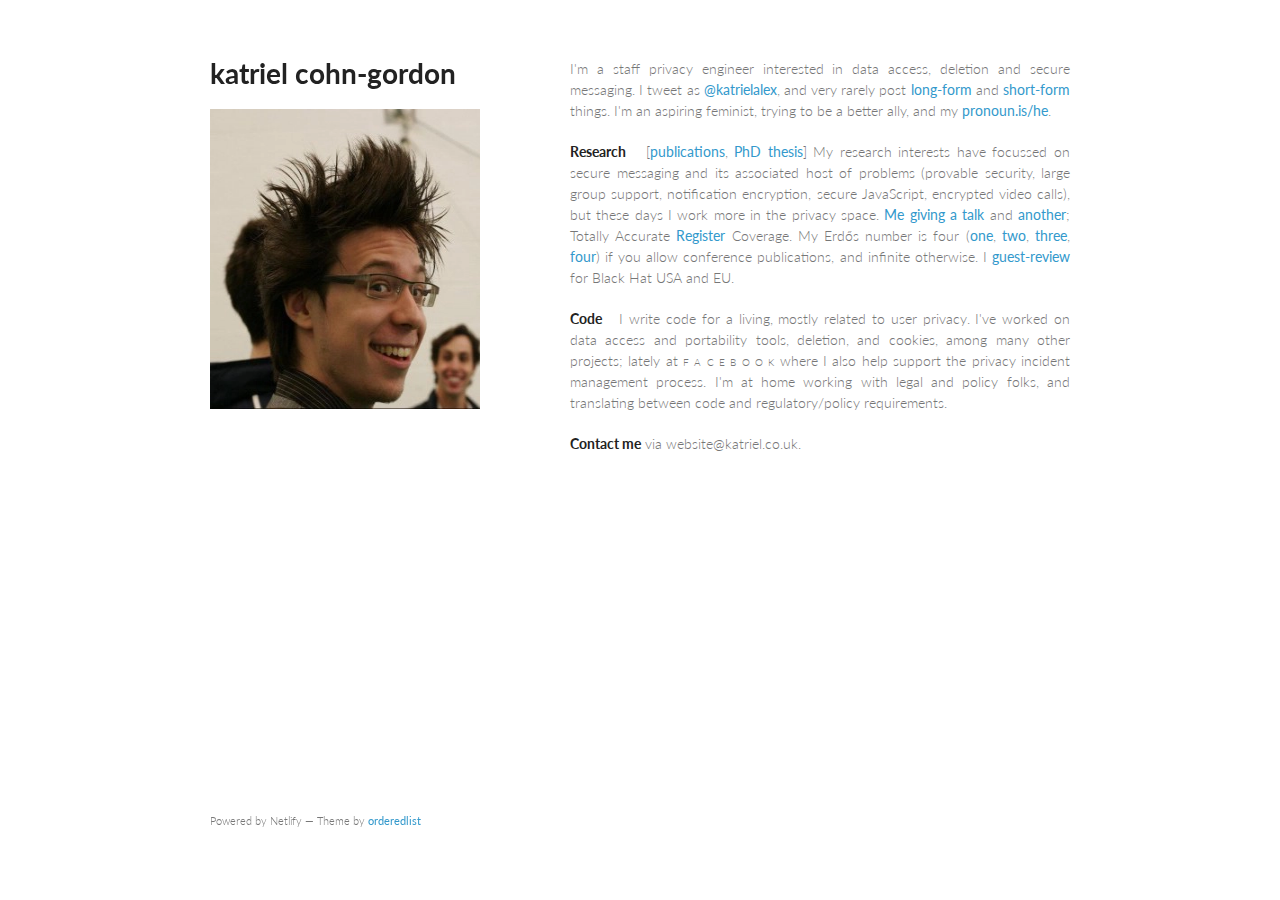
==== index.html @ 14a40ec8 "Merge branch 'main' into csp-setup-2" ====
<!doctype html>
<html ⚡ lang="en">
  <head>
    <meta content="text/html" charset="utf-8" />
    <meta http-equiv="X-UA-Compatible" content="chrome=1" />
    <meta name="viewport" content="width=device-width, initial-scale=1, user-scalable=no, minimum-scale=1" />
    <meta name="description" content="Research scientist, studying secure messaging and the protocols that power the Internet. Interested in MLS, Signal, Certificate Transparency, messaging, protocol verification and more."/>

    <title>katriel cohn-gordon</title>

    <script type="application/ld+json">
    {
        "@context": "https://schema.org",
        "@type": "Person",
        "givenName": "Katriel",
        "familyName": "Cohn-Gordon",
        "url": "https://www.katriel.co.uk",
        "jobTitle": "Privacy Engineer",
        "affiliation": "Facebook",
        "alumniOf": "University of Oxford",
        "gender": "https://schema.org/Male",
        "image": "https://www.katriel.co.uk/katriel.jpg",
        "sameAs": [
            "https://uk.linkedin.com/in/katrielalex",
            "https://stackoverflow.com/users/398968/katrielalex",
            "https://github.com/katrielalex",
            "https://www.facebook.com/katrielalex",
            "https://www.metafilter.com/user/67252",
            "https://open.spotify.com/user/katrielalex",
            "https://beeminder.com/katrielalex",
            "https://twitter.com/katrielalex",
            "https://keybase.io/katrielalex"
        ]
    }
    </script>

    <link rel="canonical" href="https://www.katriel.co.uk">

    <!-- favicon -->
    <link rel="apple-touch-icon" sizes="180x180" href="/apple-touch-icon.png?v=almKbPK8zo">
    <link rel="icon" type="image/png" sizes="32x32" href="/favicon-32x32.png?v=almKbPK8zo">
    <link rel="icon" type="image/png" sizes="16x16" href="/favicon-16x16.png?v=almKbPK8zo">
    <link rel="manifest" href="/site.webmanifest?v=almKbPK8zo">
    <link rel="mask-icon" href="/safari-pinned-tab.svg?v=almKbPK8zo" color="#5bbad5">
    <link rel="shortcut icon" href="/favicon.ico?v=almKbPK8zo">
    <meta name="apple-mobile-web-app-title" content="katriel">
    <meta name="application-name" content="katriel">
    <meta name="msapplication-TileColor" content="#00a300">
    <meta name="theme-color" content="#ffffff">

    <link type="text/css" rel="stylesheet" href="https://fonts.googleapis.com/css?family=Lato:300italic,700italic,300,700" />
    <!-- AMP boilerplate -->
    <style amp-boilerplate>body{-webkit-animation:-amp-start 8s steps(1,end) 0s 1 normal both;-moz-animation:-amp-start 8s steps(1,end) 0s 1 normal both;-ms-animation:-amp-start 8s steps(1,end) 0s 1 normal both;animation:-amp-start 8s steps(1,end) 0s 1 normal both}@-webkit-keyframes -amp-start{from{visibility:hidden}to{visibility:visible}}@-moz-keyframes -amp-start{from{visibility:hidden}to{visibility:visible}}@-ms-keyframes -amp-start{from{visibility:hidden}to{visibility:visible}}@-o-keyframes -amp-start{from{visibility:hidden}to{visibility:visible}}@keyframes -amp-start{from{visibility:hidden}to{visibility:visible}}</style>

    <!-- magical "don't block render on this stylesheet" -->
    <link rel="preload" href="https://fonts.googleapis.com/css?family=Lato:300italic,700italic,300,700&display=swap" as="style" onload="this.onload=null;this.rel='stylesheet'">

    <!-- stylesheets inline for Reasons -->
    <style>
.sc {
  font-variant:small-caps;
}

body {
  padding:50px;
  font:14px/1.5 Lato, "Helvetica Neue", Helvetica, Arial, sans-serif;
  color:#777;
  font-weight:300;
}

h1, h2, h3, h4, h5, h6 {
  color:#222;
  margin:0 0 20px;
}

p, ul, ol, table, pre, dl {
  margin:0 0 20px;
}

h1, h2, h3 {
  line-height:1.1;
}

h1 {
  font-size:28px;
}

h2 {
  color:#393939;
}

h3, h4, h5, h6 {
  color:#494949;
}

a {
  color:#39c;
  font-weight:400;
  text-decoration:none;
}

a small {
  font-size:11px;
  color:#777;
  margin-top:-0.6em;
  display:block;
}

.wrapper {
  width:860px;
  margin:0 auto;
}

blockquote {
  border-left:1px solid #e5e5e5;
  margin:0;
  padding:0 0 0 20px;
  font-style:italic;
}

code, pre {
  font-family:Monaco, Bitstream Vera Sans Mono, Lucida Console, Terminal;
  color:#333;
  font-size:12px;
}

pre {
  padding:8px 15px;
  background: #f8f8f8;
  border-radius:5px;
  border:1px solid #e5e5e5;
  overflow-x: auto;
}

table {
  width:100%;
  border-collapse:collapse;
}

th, td {
  text-align:left;
  padding:5px 10px;
  border-bottom:1px solid #e5e5e5;
}

dt {
  color:#444;
  font-weight:700;
}

th {
  color:#444;
}

img {
  max-width:100%;
}

header {
  width:270px;
  float:left;
  position:fixed;
}

header ul {
  list-style:none;
  height:40px;

  padding:0;

  background: #eee;
  background: -moz-linear-gradient(top, #f8f8f8 0%, #dddddd 100%);
  background: -webkit-gradient(linear, left top, left bottom, color-stop(0%,#f8f8f8), color-stop(100%,#dddddd));
  background: -webkit-linear-gradient(top, #f8f8f8 0%,#dddddd 100%);
  background: -o-linear-gradient(top, #f8f8f8 0%,#dddddd 100%);
  background: -ms-linear-gradient(top, #f8f8f8 0%,#dddddd 100%);
  background: linear-gradient(top, #f8f8f8 0%,#dddddd 100%);

  border-radius:5px;
  border:1px solid #d2d2d2;
  box-shadow:inset #fff 0 1px 0, inset rgba(0,0,0,0.03) 0 -1px 0;
  width:270px;
}

header li {
  width:89px;
  float:left;
  border-right:1px solid #d2d2d2;
  height:40px;
}

header ul a {
  line-height:1;
  font-size:11px;
  color:#999;
  display:block;
  text-align:center;
  padding-top:6px;
  height:40px;
}

strong {
  color:#222;
  font-weight:700;
}

header ul li + li {
  width:88px;
  border-left:1px solid #fff;
}

header ul li + li + li {
  border-right:none;
  width:89px;
}

header ul a strong {
  font-size:14px;
  display:block;
  color:#222;
}

section {
  width:500px;
  float:right;
  padding-bottom:50px;
  text-align:justify;
}

small {
  font-size:11px;
}

hr {
  border:0;
  background:#e5e5e5;
  height:1px;
  margin:0 0 20px;
}

footer {
  width:270px;
  float:left;
  position:fixed;
  bottom:50px;
}

@media print, screen and (max-width: 960px) {

  div.wrapper {
    width:auto;
    margin:0;
  }

  header, section, footer {
    float:none;
    position:static;
    width:auto;
  }

  header {
    padding-right:320px;
  }

  section {
    border:1px solid #e5e5e5;
    border-width:1px 0;
    padding:20px 0;
    margin:0 0 20px;
  }

  header a small {
    display:inline;
  }

  header ul {
    position:absolute;
    right:50px;
    top:52px;
  }
}

@media print, screen and (max-width: 720px) {
  body {
    word-wrap:break-word;
  }

  header {
    padding:0;
  }

  header ul, header p.view {
    position:static;
  }

  pre, code {
    word-wrap:normal;
  }
}

@media print, screen and (max-width: 480px) {
  body {
    padding:15px;
  }

  header ul {
    display:none;
  }
}

@media print {
  body {
    padding:0.4in;
    font-size:12pt;
    color:#444;
  }
}

span.new {
  background-color: #0000ff;
  border-radius: 5px;
  border: 1px solid #0000ff;
  color: #ffffff;
  font-size: 10px;
  font-weight: bold;
  margin-right: 20px;
  padding: 1px;
  vertical-align: middle;
}

.highlight  { background: #ffffff; }
.highlight .c { color: #999988; font-style: italic } /* Comment */
.highlight .err { color: #a61717; background-color: #e3d2d2 } /* Error */
.highlight .k { font-weight: bold } /* Keyword */
.highlight .o { font-weight: bold } /* Operator */
.highlight .cm { color: #999988; font-style: italic } /* Comment.Multiline */
.highlight .cp { color: #999999; font-weight: bold } /* Comment.Preproc */
.highlight .c1 { color: #999988; font-style: italic } /* Comment.Single */
.highlight .cs { color: #999999; font-weight: bold; font-style: italic } /* Comment.Special */
.highlight .gd { color: #000000; background-color: #ffdddd } /* Generic.Deleted */
.highlight .gd .x { color: #000000; background-color: #ffaaaa } /* Generic.Deleted.Specific */
.highlight .ge { font-style: italic } /* Generic.Emph */
.highlight .gr { color: #aa0000 } /* Generic.Error */
.highlight .gh { color: #999999 } /* Generic.Heading */
.highlight .gi { color: #000000; background-color: #ddffdd } /* Generic.Inserted */
.highlight .gi .x { color: #000000; background-color: #aaffaa } /* Generic.Inserted.Specific */
.highlight .go { color: #888888 } /* Generic.Output */
.highlight .gp { color: #555555 } /* Generic.Prompt */
.highlight .gs { font-weight: bold } /* Generic.Strong */
.highlight .gu { color: #800080; font-weight: bold; } /* Generic.Subheading */
.highlight .gt { color: #aa0000 } /* Generic.Traceback */
.highlight .kc { font-weight: bold } /* Keyword.Constant */
.highlight .kd { font-weight: bold } /* Keyword.Declaration */
.highlight .kn { font-weight: bold } /* Keyword.Namespace */
.highlight .kp { font-weight: bold } /* Keyword.Pseudo */
.highlight .kr { font-weight: bold } /* Keyword.Reserved */
.highlight .kt { color: #445588; font-weight: bold } /* Keyword.Type */
.highlight .m { color: #009999 } /* Literal.Number */
.highlight .s { color: #d14 } /* Literal.String */
.highlight .na { color: #008080 } /* Name.Attribute */
.highlight .nb { color: #0086B3 } /* Name.Builtin */
.highlight .nc { color: #445588; font-weight: bold } /* Name.Class */
.highlight .no { color: #008080 } /* Name.Constant */
.highlight .ni { color: #800080 } /* Name.Entity */
.highlight .ne { color: #990000; font-weight: bold } /* Name.Exception */
.highlight .nf { color: #990000; font-weight: bold } /* Name.Function */
.highlight .nn { color: #555555 } /* Name.Namespace */
.highlight .nt { color: #000080 } /* Name.Tag */
.highlight .nv { color: #008080 } /* Name.Variable */
.highlight .ow { font-weight: bold } /* Operator.Word */
.highlight .w { color: #bbbbbb } /* Text.Whitespace */
.highlight .mf { color: #009999 } /* Literal.Number.Float */
.highlight .mh { color: #009999 } /* Literal.Number.Hex */
.highlight .mi { color: #009999 } /* Literal.Number.Integer */
.highlight .mo { color: #009999 } /* Literal.Number.Oct */
.highlight .sb { color: #d14 } /* Literal.String.Backtick */
.highlight .sc { color: #d14 } /* Literal.String.Char */
.highlight .sd { color: #d14 } /* Literal.String.Doc */
.highlight .s2 { color: #d14 } /* Literal.String.Double */
.highlight .se { color: #d14 } /* Literal.String.Escape */
.highlight .sh { color: #d14 } /* Literal.String.Heredoc */
.highlight .si { color: #d14 } /* Literal.String.Interpol */
.highlight .sx { color: #d14 } /* Literal.String.Other */
.highlight .sr { color: #009926 } /* Literal.String.Regex */
.highlight .s1 { color: #d14 } /* Literal.String.Single */
.highlight .ss { color: #990073 } /* Literal.String.Symbol */
.highlight .bp { color: #999999 } /* Name.Builtin.Pseudo */
.highlight .vc { color: #008080 } /* Name.Variable.Class */
.highlight .vg { color: #008080 } /* Name.Variable.Global */
.highlight .vi { color: #008080 } /* Name.Variable.Instance */
.highlight .il { color: #009999 } /* Literal.Number.Integer.Long */

.type-csharp .highlight .k { color: #0000FF }
.type-csharp .highlight .kt { color: #0000FF }
.type-csharp .highlight .nf { color: #000000; font-weight: normal }
.type-csharp .highlight .nc { color: #2B91AF }
.type-csharp .highlight .nn { color: #000000 }
.type-csharp .highlight .s { color: #A31515 }
.type-csharp .highlight .sc { color: #A31515 }

.sc { font-variant: small-caps; }
    </style>

    <!-- We're already AMP so let's support it for the little lightning bolt -->
    <script async type="text/javascript"
    src="https://cdn.ampproject.org/v0.js" integrity="sha384-PsO+HTrUDj2ccAEQhe0lAPwaYosAuZgcMOXkNebt5B+FSWfKvx7fGfL0MYy+Im5x" crossorigin="anonymous"></script>
  </head>
  <body>
    <div class="wrapper">
      <header>
        <h1>katriel cohn-gordon</h1>
        <!-- onerror hack to fallback for browsers that don't support webp -->
	    <img alt="headshot photo of katriel cohn-gordon" src="katriel.webp" onerror="this.onerror=null; this.src='katriel.jpg'" width="300" height="300" layout="responsive"></img>
      </header>
      <section>
<p>I'm a staff privacy engineer interested in data access, deletion and secure messaging. I tweet as <a href="https://twitter.com/katrielalex">@katrielalex</a>, and very rarely post <a href="https://blog.katriel.co.uk/">long-form</a> and <a href="https://posts.katriel.co.uk/">short-form</a> things. I'm an aspiring feminist, trying to be a better ally, and my <a href="https://pronoun.is/he">pronoun.is/he</a>.</p>

<p><strong>Research</strong>&nbsp;&nbsp;&nbsp;[<a href="https://scholar.google.co.uk/citations?user=oQ2LLoYAAAAJ&hl=en">publications</a>, <a href="https://ora.ox.ac.uk/objects/uuid:a6da6196-f216-4d57-9035-72903006197c">PhD thesis</a>] My research interests have focussed on secure messaging and its associated host of problems (provable security, large group support, notification encryption, secure JavaScript, encrypted video calls), but these days I work more in the privacy space. <a href="https://www.youtube.com/watch?v=tCKd6xBqyDw">Me giving a talk</a> and <a href="https://www.youtube.com/watch?v=NRHwh87TYRs">another</a>; Totally Accurate <a href="https://www.theregister.co.uk/2018/01/10/facebook_opensources_encrypted_group_chat_tools">Register</a> Coverage. My Erdős number is four (<a href="https://ia.cr/2016/1013">one</a>, <a href="https://mathscinet.ams.org/mathscinet-getitem?mr=3031548">two</a>, <a href="https://mathscinet.ams.org/mathscinet-getitem?mr=2760159">three</a>, <a href="https://mathscinet.ams.org/mathscinet-getitem?mr=720607">four</a>) if you allow conference publications, and infinite otherwise. I <a href="https://www.blackhat.com/review-board.html#CohnGordon">guest-review</a> for Black Hat USA and EU.</p>

<p><strong>Code</strong>&nbsp;&nbsp;&nbsp;I write code for a living, mostly related to user privacy. I've worked on data access and portability tools, deletion, and cookies, among many other projects; lately at <span class="sc">f a c e b o o k</span> where I also help support the privacy incident management process. I'm at home working with legal and policy folks, and translating between code and regulatory/policy requirements.</p>

<p><strong>Contact me</strong> via website@katriel.co.uk.</p>
      </section>
      <footer>
        <p><small>Powered by Netlify &mdash; Theme
        by <a href="https://github.com/orderedlist">orderedlist</a></small></p>
      </footer>
    </div>
  </body>
</html>
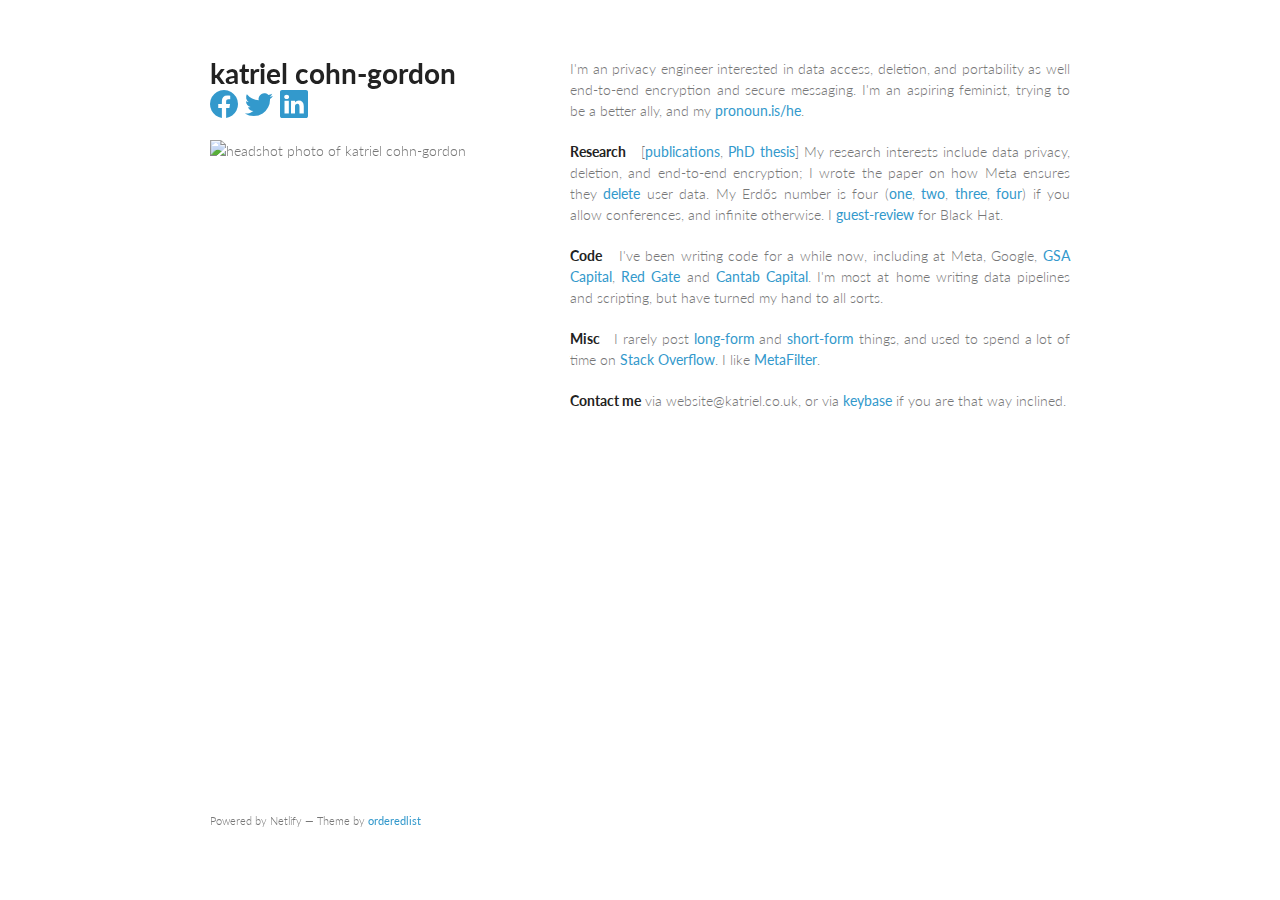
==== commit 1635ae6a: "update for 2022" ====
--- a/index.html
+++ b/index.html
@@ -4,10 +4,9 @@
     <meta content="text/html" charset="utf-8" />
     <meta http-equiv="X-UA-Compatible" content="chrome=1" />
     <meta name="viewport" content="width=device-width, initial-scale=1, user-scalable=no, minimum-scale=1" />
-    <meta name="description" content="Research scientist, studying secure messaging and the protocols that power the Internet. Interested in MLS, Signal, Certificate Transparency, messaging, protocol verification and more."/>
+    <meta name="description" content="Research scientist working on privacy and security."/>
 
     <title>katriel cohn-gordon</title>
-
     <script type="application/ld+json">
     {
         "@context": "https://schema.org",
@@ -15,8 +14,8 @@
         "givenName": "Katriel",
         "familyName": "Cohn-Gordon",
         "url": "https://www.katriel.co.uk",
-        "jobTitle": "Privacy Engineer",
-        "affiliation": "Facebook",
+        "jobTitle": "Research Scientist",
+        "affiliation": "Meta",
         "alumniOf": "University of Oxford",
         "gender": "https://schema.org/Male",
         "image": "https://www.katriel.co.uk/katriel.jpg",
@@ -28,8 +27,7 @@
             "https://www.metafilter.com/user/67252",
             "https://open.spotify.com/user/katrielalex",
             "https://beeminder.com/katrielalex",
-            "https://twitter.com/katrielalex",
-            "https://keybase.io/katrielalex"
+            "https://twitter.com/katrielalex"
         ]
     }
     </script>
@@ -37,25 +35,21 @@
     <link rel="canonical" href="https://www.katriel.co.uk">
 
     <!-- favicon -->
-    <link rel="apple-touch-icon" sizes="180x180" href="/apple-touch-icon.png?v=almKbPK8zo">
-    <link rel="icon" type="image/png" sizes="32x32" href="/favicon-32x32.png?v=almKbPK8zo">
-    <link rel="icon" type="image/png" sizes="16x16" href="/favicon-16x16.png?v=almKbPK8zo">
-    <link rel="manifest" href="/site.webmanifest?v=almKbPK8zo">
-    <link rel="mask-icon" href="/safari-pinned-tab.svg?v=almKbPK8zo" color="#5bbad5">
-    <link rel="shortcut icon" href="/favicon.ico?v=almKbPK8zo">
+
+
+    <link rel="apple-touch-icon" sizes="180x180" href="/apple-touch-icon.png">
+    <link rel="icon" type="image/png" sizes="32x32" href="/favicon-32x32.png">
+    <link rel="icon" type="image/png" sizes="16x16" href="/favicon-16x16.png">
+    <link rel="manifest" href="/site.webmanifest">
+    <link rel="mask-icon" href="/safari-pinned-tab.svg" color="#5bbad5">
+    <link rel="shortcut icon" href="/favicon.ico">
     <meta name="apple-mobile-web-app-title" content="katriel">
     <meta name="application-name" content="katriel">
     <meta name="msapplication-TileColor" content="#00a300">
     <meta name="theme-color" content="#ffffff">
 
     <link type="text/css" rel="stylesheet" href="https://fonts.googleapis.com/css?family=Lato:300italic,700italic,300,700" />
-    <!-- AMP boilerplate -->
-    <style amp-boilerplate>body{-webkit-animation:-amp-start 8s steps(1,end) 0s 1 normal both;-moz-animation:-amp-start 8s steps(1,end) 0s 1 normal both;-ms-animation:-amp-start 8s steps(1,end) 0s 1 normal both;animation:-amp-start 8s steps(1,end) 0s 1 normal both}@-webkit-keyframes -amp-start{from{visibility:hidden}to{visibility:visible}}@-moz-keyframes -amp-start{from{visibility:hidden}to{visibility:visible}}@-ms-keyframes -amp-start{from{visibility:hidden}to{visibility:visible}}@-o-keyframes -amp-start{from{visibility:hidden}to{visibility:visible}}@keyframes -amp-start{from{visibility:hidden}to{visibility:visible}}</style>
-
-    <!-- magical "don't block render on this stylesheet" -->
-    <link rel="preload" href="https://fonts.googleapis.com/css?family=Lato:300italic,700italic,300,700&display=swap" as="style" onload="this.onload=null;this.rel='stylesheet'">
-
-    <!-- stylesheets inline for Reasons -->
+    <link rel="stylesheet" href="https://cdn.jsdelivr.net/npm/bootstrap-icons@1.9.1/font/bootstrap-icons.css">
     <style>
 .sc {
   font-variant:small-caps;
@@ -397,29 +391,32 @@
 .type-csharp .highlight .nn { color: #000000 }
 .type-csharp .highlight .s { color: #A31515 }
 .type-csharp .highlight .sc { color: #A31515 }
-
-.sc { font-variant: small-caps; }
     </style>
 
-    <!-- We're already AMP so let's support it for the little lightning bolt -->
-    <script async type="text/javascript"
-    src="https://cdn.ampproject.org/v0.js" integrity="sha384-PsO+HTrUDj2ccAEQhe0lAPwaYosAuZgcMOXkNebt5B+FSWfKvx7fGfL0MYy+Im5x" crossorigin="anonymous"></script>
+    <!--[if lt IE 9]>
+    <script src="//html5shiv.googlecode.com/svn/trunk/html5.js"></script>
+    <![endif]-->
   </head>
   <body>
     <div class="wrapper">
       <header>
-        <h1>katriel cohn-gordon</h1>
-        <!-- onerror hack to fallback for browsers that don't support webp -->
-	    <img alt="headshot photo of katriel cohn-gordon" src="katriel.webp" onerror="this.onerror=null; this.src='katriel.jpg'" width="300" height="300" layout="responsive"></img>
+        <h1>katriel cohn-gordon
+          <a href="https://www.facebook.com/katrielalex"><i class="bi bi-facebook"></i></a>
+          <a href="https://twitter.com/katrielalex"><i class="bi bi-twitter"></i></a>
+          <a href="https://uk.linkedin.com/in/katrielalex"><i class="bi bi-linkedin"></i></a></h1>
+	<img alt="headshot photo of katriel cohn-gordon" src="katriel.jpg" width="300" height="300" layout="responsive"></img>
+
       </header>
       <section>
-<p>I'm a staff privacy engineer interested in data access, deletion and secure messaging. I tweet as <a href="https://twitter.com/katrielalex">@katrielalex</a>, and very rarely post <a href="https://blog.katriel.co.uk/">long-form</a> and <a href="https://posts.katriel.co.uk/">short-form</a> things. I'm an aspiring feminist, trying to be a better ally, and my <a href="https://pronoun.is/he">pronoun.is/he</a>.</p>
-
-<p><strong>Research</strong>&nbsp;&nbsp;&nbsp;[<a href="https://scholar.google.co.uk/citations?user=oQ2LLoYAAAAJ&hl=en">publications</a>, <a href="https://ora.ox.ac.uk/objects/uuid:a6da6196-f216-4d57-9035-72903006197c">PhD thesis</a>] My research interests have focussed on secure messaging and its associated host of problems (provable security, large group support, notification encryption, secure JavaScript, encrypted video calls), but these days I work more in the privacy space. <a href="https://www.youtube.com/watch?v=tCKd6xBqyDw">Me giving a talk</a> and <a href="https://www.youtube.com/watch?v=NRHwh87TYRs">another</a>; Totally Accurate <a href="https://www.theregister.co.uk/2018/01/10/facebook_opensources_encrypted_group_chat_tools">Register</a> Coverage. My Erdős number is four (<a href="https://ia.cr/2016/1013">one</a>, <a href="https://mathscinet.ams.org/mathscinet-getitem?mr=3031548">two</a>, <a href="https://mathscinet.ams.org/mathscinet-getitem?mr=2760159">three</a>, <a href="https://mathscinet.ams.org/mathscinet-getitem?mr=720607">four</a>) if you allow conference publications, and infinite otherwise. I <a href="https://www.blackhat.com/review-board.html#CohnGordon">guest-review</a> for Black Hat USA and EU.</p>
-
-<p><strong>Code</strong>&nbsp;&nbsp;&nbsp;I write code for a living, mostly related to user privacy. I've worked on data access and portability tools, deletion, and cookies, among many other projects; lately at <span class="sc">f a c e b o o k</span> where I also help support the privacy incident management process. I'm at home working with legal and policy folks, and translating between code and regulatory/policy requirements.</p>
-
-<p><strong>Contact me</strong> via website@katriel.co.uk.</p>
+<p>I'm an privacy engineer interested in data access, deletion, and portability as well end-to-end encryption and secure messaging. I'm an aspiring feminist, trying to be a better ally, and my <a href="https://pronoun.is/he">pronoun.is/he</a>.</p>
+
+<p><strong>Research</strong>&nbsp;&nbsp;&nbsp;[<a href="https://scholar.google.co.uk/citations?user=oQ2LLoYAAAAJ&hl=en">publications</a>, <a href="https://ora.ox.ac.uk/objects/uuid:a6da6196-f216-4d57-9035-72903006197c">PhD thesis</a>] My research interests include data privacy, deletion, and end-to-end encryption; I wrote the paper on how Meta ensures they <a href="https://research.facebook.com/publications/delf-safeguarding-deletion-correctness-in-online-social-networks/">delete</a> user data. My Erdős number is four (<a href="https://ia.cr/2016/1013">one</a>, <a href="https://mathscinet.ams.org/mathscinet-getitem?mr=3031548">two</a>, <a href="https://mathscinet.ams.org/mathscinet-getitem?mr=2760159">three</a>, <a href="https://mathscinet.ams.org/mathscinet-getitem?mr=720607">four</a>) if you allow conferences, and infinite otherwise. I <a href="https://www.blackhat.com/review-board.html#CohnGordon">guest-review</a> for Black Hat.</p>
+
+<p><strong>Code</strong>&nbsp;&nbsp;&nbsp;I've been writing code for a while now, including at Meta, Google, <a href="https://www.gsacapital.com/">GSA Capital</a>, <a href="https://www.red-gate.com/">Red Gate</a> and <a href="https://www.cantabcapital.com">Cantab Capital</a>. I'm most at home writing data pipelines and scripting, but have turned my hand to all sorts.</p>
+
+<p><strong>Misc</strong>&nbsp;&nbsp;&nbsp;I rarely post <a href="https://blog.katriel.co.uk/">long-form</a> and <a href="https://posts.katriel.co.uk/">short-form</a> things, and used to spend a lot of time on <a href="https://stackoverflow.com/users/398968/katrielalex">Stack Overflow</a>. I like <a href="https://www.metafilter.com/user/67252">MetaFilter</a>.
+
+<p><strong>Contact me</strong> via website@katriel.co.uk, or via <a href="https://keybase.io/katrielalex">keybase</a> if you are that way inclined.</p>
       </section>
       <footer>
         <p><small>Powered by Netlify &mdash; Theme
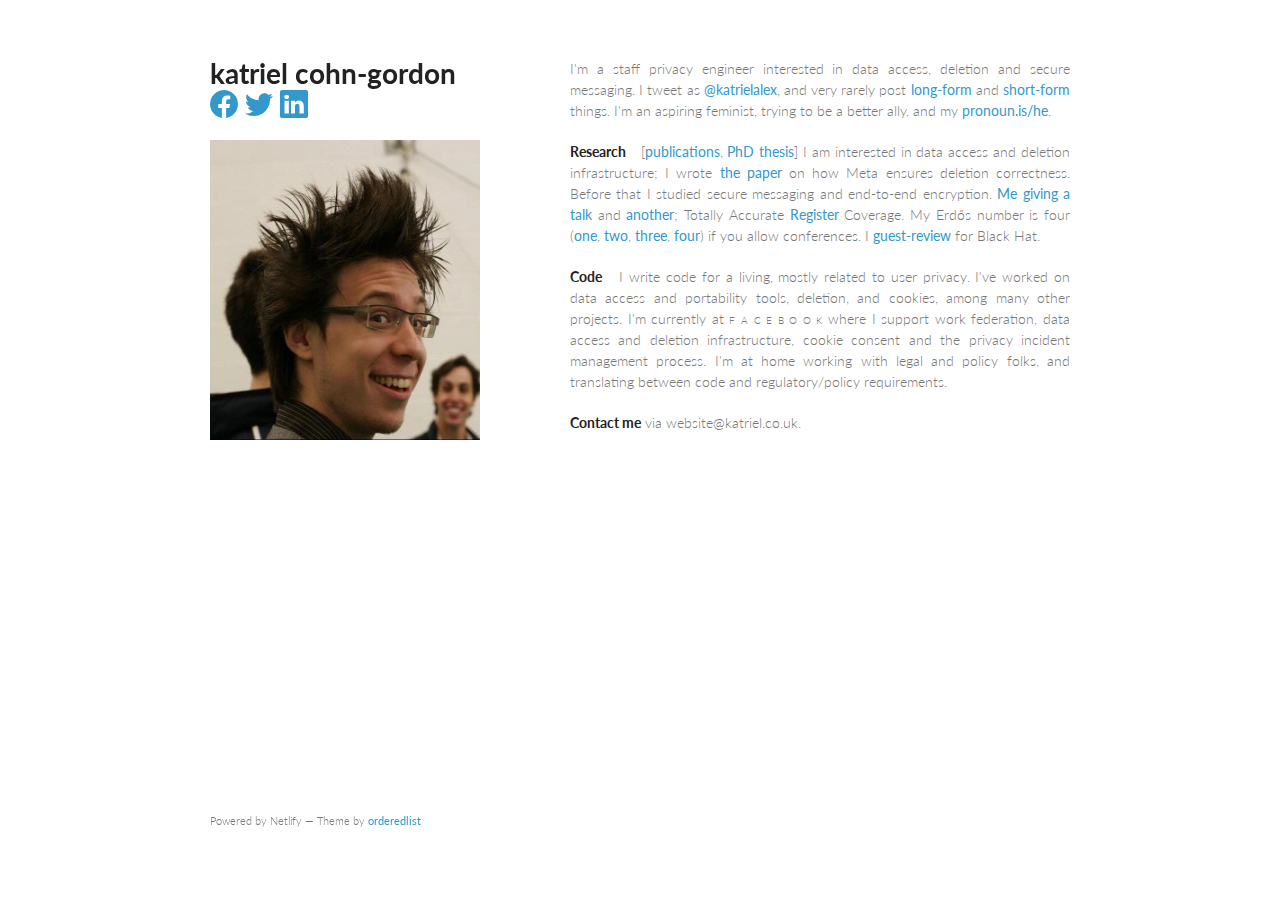
==== commit 83faf8fb: "upgrade the right branch this time" ====
--- a/index.html
+++ b/index.html
@@ -4,9 +4,10 @@
     <meta content="text/html" charset="utf-8" />
     <meta http-equiv="X-UA-Compatible" content="chrome=1" />
     <meta name="viewport" content="width=device-width, initial-scale=1, user-scalable=no, minimum-scale=1" />
-    <meta name="description" content="Research scientist working on privacy and security."/>
+    <meta name="description" content="Research scientist and privacy engineer. Interested in data access and deletion rights, cookies, MLS, Signal, Certificate Transparency, messaging, protocol verification and more."/>
 
     <title>katriel cohn-gordon</title>
+
     <script type="application/ld+json">
     {
         "@context": "https://schema.org",
@@ -14,7 +15,7 @@
         "givenName": "Katriel",
         "familyName": "Cohn-Gordon",
         "url": "https://www.katriel.co.uk",
-        "jobTitle": "Research Scientist",
+        "jobTitle": "Privacy Engineer",
         "affiliation": "Meta",
         "alumniOf": "University of Oxford",
         "gender": "https://schema.org/Male",
@@ -27,7 +28,8 @@
             "https://www.metafilter.com/user/67252",
             "https://open.spotify.com/user/katrielalex",
             "https://beeminder.com/katrielalex",
-            "https://twitter.com/katrielalex"
+            "https://twitter.com/katrielalex",
+            "https://keybase.io/katrielalex"
         ]
     }
     </script>
@@ -35,21 +37,22 @@
     <link rel="canonical" href="https://www.katriel.co.uk">
 
     <!-- favicon -->
-
-
-    <link rel="apple-touch-icon" sizes="180x180" href="/apple-touch-icon.png">
-    <link rel="icon" type="image/png" sizes="32x32" href="/favicon-32x32.png">
-    <link rel="icon" type="image/png" sizes="16x16" href="/favicon-16x16.png">
-    <link rel="manifest" href="/site.webmanifest">
-    <link rel="mask-icon" href="/safari-pinned-tab.svg" color="#5bbad5">
-    <link rel="shortcut icon" href="/favicon.ico">
+    <link rel="apple-touch-icon" sizes="180x180" href="/apple-touch-icon.png?v=almKbPK8zo">
+    <link rel="icon" type="image/png" sizes="32x32" href="/favicon-32x32.png?v=almKbPK8zo">
+    <link rel="icon" type="image/png" sizes="16x16" href="/favicon-16x16.png?v=almKbPK8zo">
+    <link rel="manifest" href="/site.webmanifest?v=almKbPK8zo">
+    <link rel="mask-icon" href="/safari-pinned-tab.svg?v=almKbPK8zo" color="#5bbad5">
+    <link rel="shortcut icon" href="/favicon.ico?v=almKbPK8zo">
     <meta name="apple-mobile-web-app-title" content="katriel">
     <meta name="application-name" content="katriel">
     <meta name="msapplication-TileColor" content="#00a300">
     <meta name="theme-color" content="#ffffff">
 
-    <link type="text/css" rel="stylesheet" href="https://fonts.googleapis.com/css?family=Lato:300italic,700italic,300,700" />
+    <link rel="preload" as="image" href="katriel.webp" />
+    <link rel="preload" href="https://fonts.googleapis.com/css?family=Lato:300italic,700italic,300,700&display=swap" as="style" onload="this.onload=null;this.rel='stylesheet'">
+    <noscript><link rel="stylesheet" href="https://fonts.googleapis.com/css?family=Lato:300italic,700italic,300,700&display=swap"></noscript>
     <link rel="stylesheet" href="https://cdn.jsdelivr.net/npm/bootstrap-icons@1.9.1/font/bootstrap-icons.css">
+    <!-- stylesheets inline for Reasons -->
     <style>
 .sc {
   font-variant:small-caps;
@@ -391,6 +394,8 @@
 .type-csharp .highlight .nn { color: #000000 }
 .type-csharp .highlight .s { color: #A31515 }
 .type-csharp .highlight .sc { color: #A31515 }
+
+.sc { font-variant: small-caps; }
     </style>
 
     <!--[if lt IE 9]>
@@ -404,19 +409,18 @@
           <a href="https://www.facebook.com/katrielalex"><i class="bi bi-facebook"></i></a>
           <a href="https://twitter.com/katrielalex"><i class="bi bi-twitter"></i></a>
           <a href="https://uk.linkedin.com/in/katrielalex"><i class="bi bi-linkedin"></i></a></h1>
-	<img alt="headshot photo of katriel cohn-gordon" src="katriel.jpg" width="300" height="300" layout="responsive"></img>
-
+        </h1>
+        <!-- onerror hack to fallback for browsers that don't support webp -->
+	    <img alt="headshot photo of katriel cohn-gordon" src="katriel.webp" onerror="this.onerror=null; this.src='katriel.jpg'" width="300" height="300" layout="responsive"></img>
       </header>
       <section>
-<p>I'm an privacy engineer interested in data access, deletion, and portability as well end-to-end encryption and secure messaging. I'm an aspiring feminist, trying to be a better ally, and my <a href="https://pronoun.is/he">pronoun.is/he</a>.</p>
-
-<p><strong>Research</strong>&nbsp;&nbsp;&nbsp;[<a href="https://scholar.google.co.uk/citations?user=oQ2LLoYAAAAJ&hl=en">publications</a>, <a href="https://ora.ox.ac.uk/objects/uuid:a6da6196-f216-4d57-9035-72903006197c">PhD thesis</a>] My research interests include data privacy, deletion, and end-to-end encryption; I wrote the paper on how Meta ensures they <a href="https://research.facebook.com/publications/delf-safeguarding-deletion-correctness-in-online-social-networks/">delete</a> user data. My Erdős number is four (<a href="https://ia.cr/2016/1013">one</a>, <a href="https://mathscinet.ams.org/mathscinet-getitem?mr=3031548">two</a>, <a href="https://mathscinet.ams.org/mathscinet-getitem?mr=2760159">three</a>, <a href="https://mathscinet.ams.org/mathscinet-getitem?mr=720607">four</a>) if you allow conferences, and infinite otherwise. I <a href="https://www.blackhat.com/review-board.html#CohnGordon">guest-review</a> for Black Hat.</p>
-
-<p><strong>Code</strong>&nbsp;&nbsp;&nbsp;I've been writing code for a while now, including at Meta, Google, <a href="https://www.gsacapital.com/">GSA Capital</a>, <a href="https://www.red-gate.com/">Red Gate</a> and <a href="https://www.cantabcapital.com">Cantab Capital</a>. I'm most at home writing data pipelines and scripting, but have turned my hand to all sorts.</p>
-
-<p><strong>Misc</strong>&nbsp;&nbsp;&nbsp;I rarely post <a href="https://blog.katriel.co.uk/">long-form</a> and <a href="https://posts.katriel.co.uk/">short-form</a> things, and used to spend a lot of time on <a href="https://stackoverflow.com/users/398968/katrielalex">Stack Overflow</a>. I like <a href="https://www.metafilter.com/user/67252">MetaFilter</a>.
-
-<p><strong>Contact me</strong> via website@katriel.co.uk, or via <a href="https://keybase.io/katrielalex">keybase</a> if you are that way inclined.</p>
+<p>I'm a staff privacy engineer interested in data access, deletion and secure messaging. I tweet as <a href="https://twitter.com/katrielalex">@katrielalex</a>, and very rarely post <a href="https://blog.katriel.co.uk/">long-form</a> and <a href="https://posts.katriel.co.uk/">short-form</a> things. I'm an aspiring feminist, trying to be a better ally, and my <a href="https://pronoun.is/he">pronoun.is/he</a>.</p>
+
+<p><strong>Research</strong>&nbsp;&nbsp;&nbsp;[<a href="https://scholar.google.co.uk/citations?user=oQ2LLoYAAAAJ&hl=en">publications</a>, <a href="https://ora.ox.ac.uk/objects/uuid:a6da6196-f216-4d57-9035-72903006197c">PhD thesis</a>] I am interested in data access and deletion infrastructure; I wrote <a href="https://research.facebook.com/publications/delf-safeguarding-deletion-correctness-in-online-social-networks/">the paper</a> on how Meta ensures deletion correctness. Before that I studied secure messaging and end-to-end encryption.  <a href="https://www.youtube.com/watch?v=tCKd6xBqyDw">Me giving a talk</a> and <a href="https://www.youtube.com/watch?v=NRHwh87TYRs">another</a>; Totally Accurate <a href="https://www.theregister.co.uk/2018/01/10/facebook_opensources_encrypted_group_chat_tools">Register</a> Coverage. My Erdős number is four (<a href="https://ia.cr/2016/1013">one</a>, <a href="https://mathscinet.ams.org/mathscinet-getitem?mr=3031548">two</a>, <a href="https://mathscinet.ams.org/mathscinet-getitem?mr=2760159">three</a>, <a href="https://mathscinet.ams.org/mathscinet-getitem?mr=720607">four</a>) if you allow conferences. I <a href="https://www.blackhat.com/review-board.html#CohnGordon">guest-review</a> for Black Hat.</p>
+
+<p><strong>Code</strong>&nbsp;&nbsp;&nbsp;I write code for a living, mostly related to user privacy. I've worked on data access and portability tools, deletion, and cookies, among many other projects. I'm currently at <span class="sc">f a c e b o o k</span> where I support work federation, data access and deletion infrastructure, cookie consent and the privacy incident management process. I'm at home working with legal and policy folks, and translating between code and regulatory/policy requirements.</p>
+
+<p><strong>Contact me</strong> via website@katriel.co.uk.</p>
       </section>
       <footer>
         <p><small>Powered by Netlify &mdash; Theme
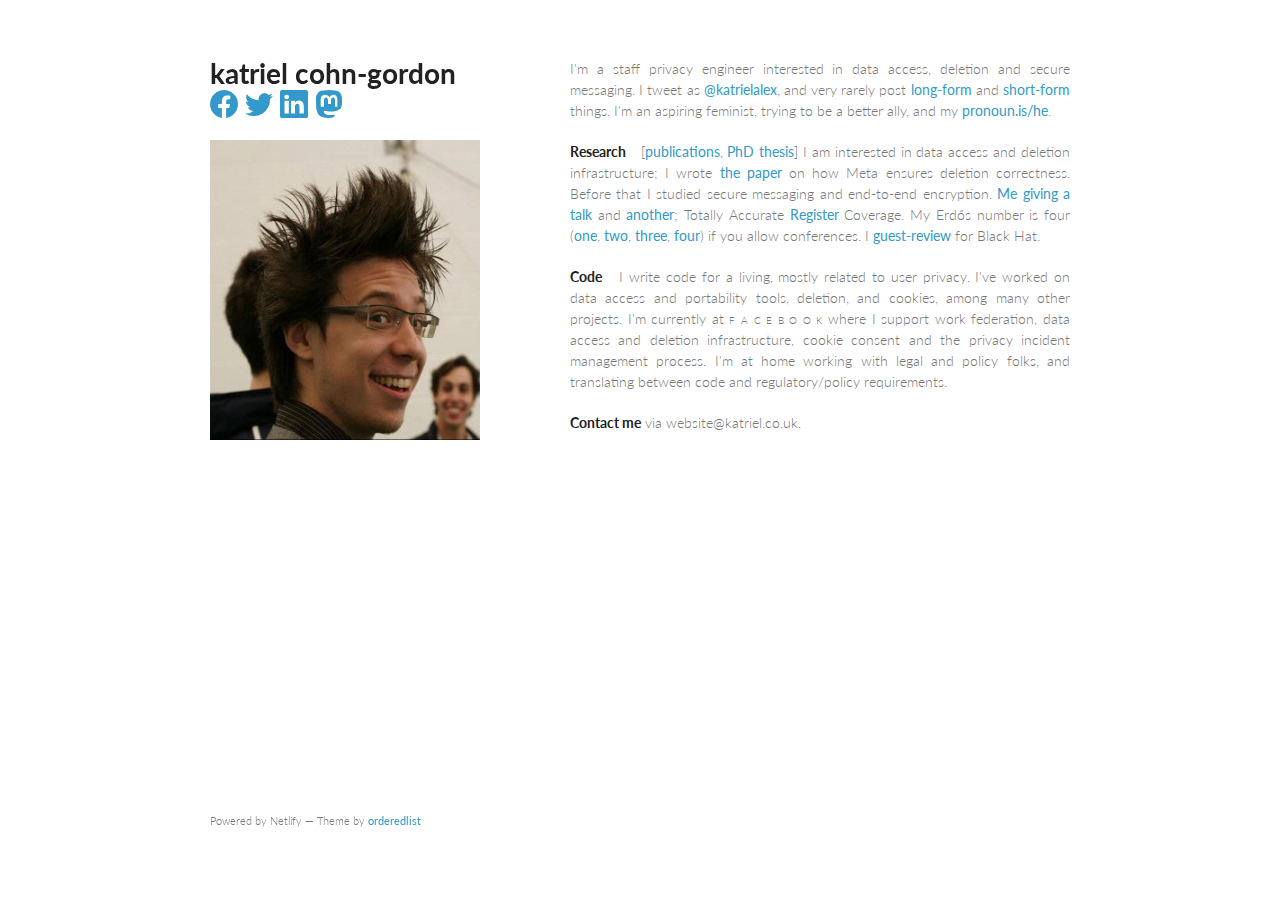
==== commit d50980ec: "add mastodon" ====
--- a/index.html
+++ b/index.html
@@ -29,7 +29,7 @@
             "https://open.spotify.com/user/katrielalex",
             "https://beeminder.com/katrielalex",
             "https://twitter.com/katrielalex",
-            "https://keybase.io/katrielalex"
+            "https://infosec.exchange/@katriel",
         ]
     }
     </script>
@@ -406,9 +406,11 @@
     <div class="wrapper">
       <header>
         <h1>katriel cohn-gordon
-          <a href="https://www.facebook.com/katrielalex"><i class="bi bi-facebook"></i></a>
-          <a href="https://twitter.com/katrielalex"><i class="bi bi-twitter"></i></a>
-          <a href="https://uk.linkedin.com/in/katrielalex"><i class="bi bi-linkedin"></i></a></h1>
+          <a rel="me" href="https://www.facebook.com/katrielalex"><i class="bi bi-facebook"></i></a>
+          <a rel="me" href="https://twitter.com/katrielalex"><i class="bi bi-twitter"></i></a>
+          <a rel="me" href="https://uk.linkedin.com/in/katrielalex"><i class="bi bi-linkedin"></i></a>
+          <a rel="me" href="https://infosec.exchange/@katriel"><i class="bi bi-mastodon"></i></a>
+        </h1>
         </h1>
         <!-- onerror hack to fallback for browsers that don't support webp -->
 	    <img alt="headshot photo of katriel cohn-gordon" src="katriel.webp" onerror="this.onerror=null; this.src='katriel.jpg'" width="300" height="300" layout="responsive"></img>
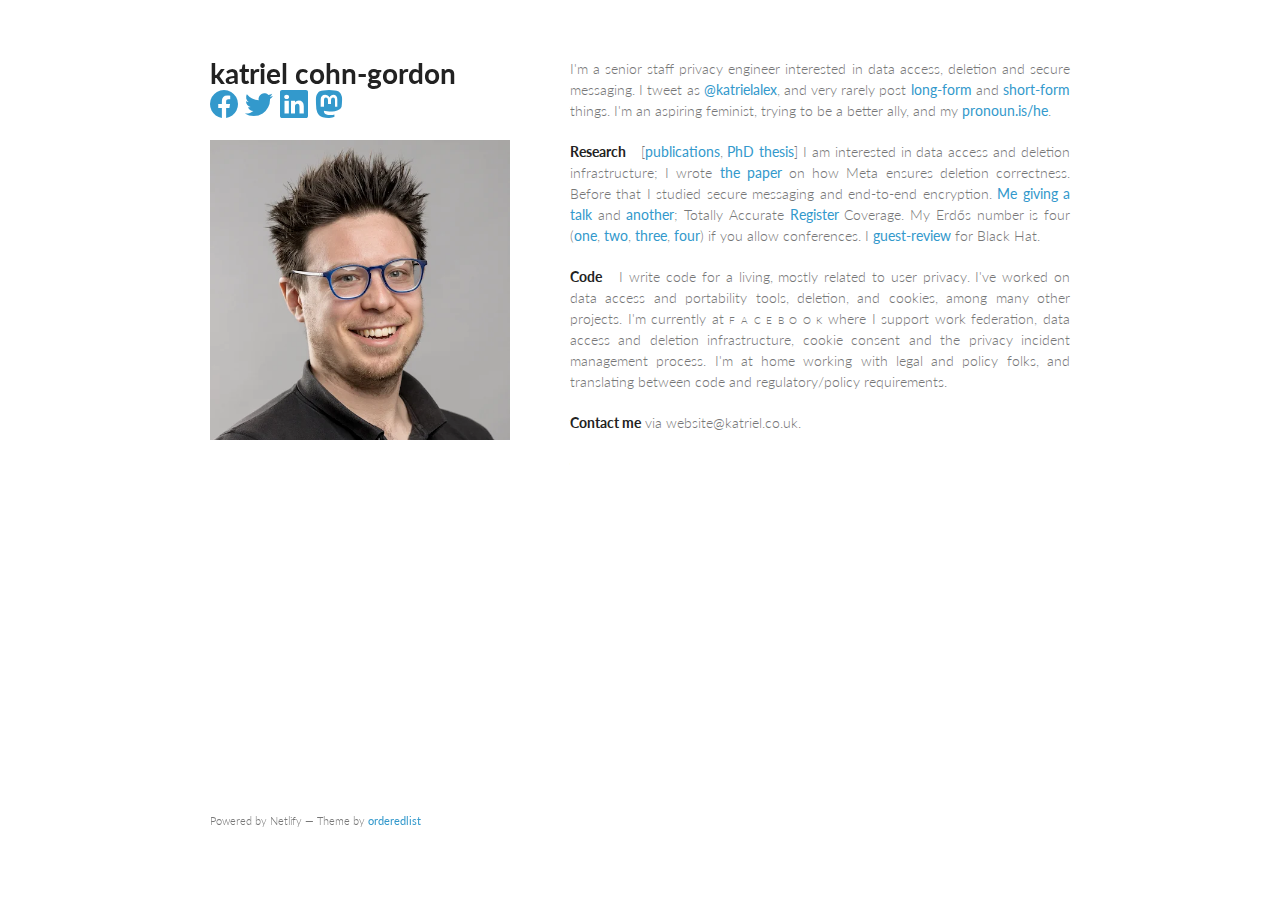
==== commit 52a6dfa3: "update for 2023" ====
--- a/index.html
+++ b/index.html
@@ -29,7 +29,7 @@
             "https://open.spotify.com/user/katrielalex",
             "https://beeminder.com/katrielalex",
             "https://twitter.com/katrielalex",
-            "https://infosec.exchange/@katriel",
+            "https://infosec.exchange/@katriel"
         ]
     }
     </script>
@@ -147,10 +147,6 @@
 
 th {
   color:#444;
-}
-
-img {
-  max-width:100%;
 }
 
 header {
@@ -416,7 +412,7 @@
 	    <img alt="headshot photo of katriel cohn-gordon" src="katriel.webp" onerror="this.onerror=null; this.src='katriel.jpg'" width="300" height="300" layout="responsive"></img>
       </header>
       <section>
-<p>I'm a staff privacy engineer interested in data access, deletion and secure messaging. I tweet as <a href="https://twitter.com/katrielalex">@katrielalex</a>, and very rarely post <a href="https://blog.katriel.co.uk/">long-form</a> and <a href="https://posts.katriel.co.uk/">short-form</a> things. I'm an aspiring feminist, trying to be a better ally, and my <a href="https://pronoun.is/he">pronoun.is/he</a>.</p>
+<p>I'm a senior staff privacy engineer interested in data access, deletion and secure messaging. I tweet as <a href="https://twitter.com/katrielalex">@katrielalex</a>, and very rarely post <a href="https://blog.katriel.co.uk/">long-form</a> and <a href="https://posts.katriel.co.uk/">short-form</a> things. I'm an aspiring feminist, trying to be a better ally, and my <a href="https://pronoun.is/he">pronoun.is/he</a>.</p>
 
 <p><strong>Research</strong>&nbsp;&nbsp;&nbsp;[<a href="https://scholar.google.co.uk/citations?user=oQ2LLoYAAAAJ&hl=en">publications</a>, <a href="https://ora.ox.ac.uk/objects/uuid:a6da6196-f216-4d57-9035-72903006197c">PhD thesis</a>] I am interested in data access and deletion infrastructure; I wrote <a href="https://research.facebook.com/publications/delf-safeguarding-deletion-correctness-in-online-social-networks/">the paper</a> on how Meta ensures deletion correctness. Before that I studied secure messaging and end-to-end encryption.  <a href="https://www.youtube.com/watch?v=tCKd6xBqyDw">Me giving a talk</a> and <a href="https://www.youtube.com/watch?v=NRHwh87TYRs">another</a>; Totally Accurate <a href="https://www.theregister.co.uk/2018/01/10/facebook_opensources_encrypted_group_chat_tools">Register</a> Coverage. My Erdős number is four (<a href="https://ia.cr/2016/1013">one</a>, <a href="https://mathscinet.ams.org/mathscinet-getitem?mr=3031548">two</a>, <a href="https://mathscinet.ams.org/mathscinet-getitem?mr=2760159">three</a>, <a href="https://mathscinet.ams.org/mathscinet-getitem?mr=720607">four</a>) if you allow conferences. I <a href="https://www.blackhat.com/review-board.html#CohnGordon">guest-review</a> for Black Hat.</p>
 
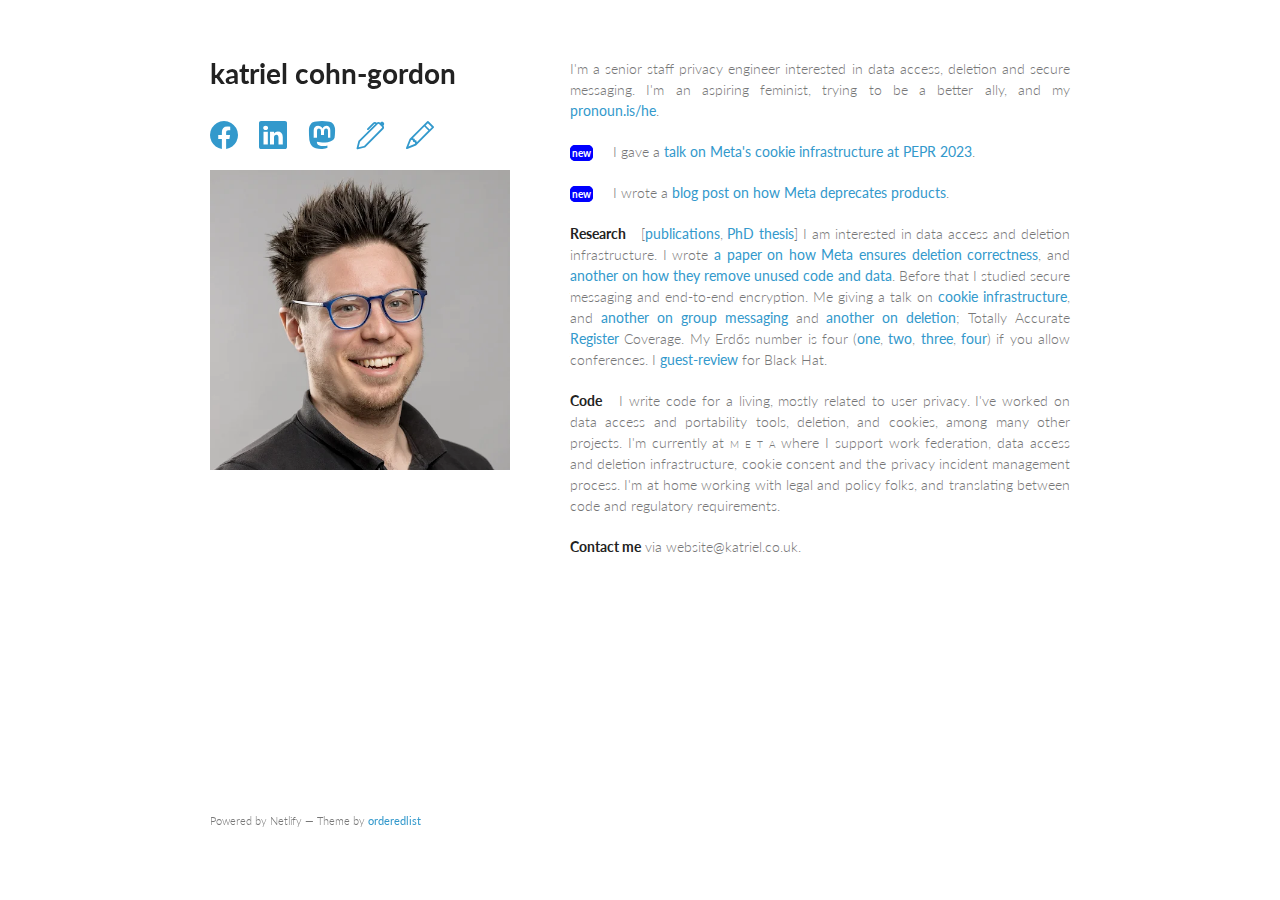
==== commit c5aa1fb9: "add talks and twiddle a bit with the wording" ====
--- a/index.html
+++ b/index.html
@@ -401,22 +401,32 @@
   <body>
     <div class="wrapper">
       <header>
-        <h1>katriel cohn-gordon
-          <a rel="me" href="https://www.facebook.com/katrielalex"><i class="bi bi-facebook"></i></a>
-          <a rel="me" href="https://twitter.com/katrielalex"><i class="bi bi-twitter"></i></a>
-          <a rel="me" href="https://uk.linkedin.com/in/katrielalex"><i class="bi bi-linkedin"></i></a>
-          <a rel="me" href="https://infosec.exchange/@katriel"><i class="bi bi-mastodon"></i></a>
-        </h1>
+        <h1>katriel cohn-gordon<br /><br />
+          <a rel="me" href="https://www.facebook.com/katrielalex"><i class="bi bi-facebook"></i></a>&nbsp;&nbsp;
+          <!--<a rel="me" href="https://twitter.com/katrielalex"><i class="bi bi-twitter"></i></a>&nbsp;&nbsp;-->
+          <a rel="me" href="https://uk.linkedin.com/in/katrielalex"><i class="bi bi-linkedin"></i></a>&nbsp;&nbsp;
+          <a rel="me" href="https://infosec.exchange/@katriel"><i class="bi bi-mastodon"></i></a>&nbsp;&nbsp;
+          <a rel="me" href="https://blog.katriel.co.uk/"><i class="bi bi-pen"></i></a>&nbsp;&nbsp;
+          <a ref="me" href="https://posts.katriel.co.uk/"><i class="bi bi-pencil"></i></a>&nbsp;&nbsp;
         </h1>
         <!-- onerror hack to fallback for browsers that don't support webp -->
 	    <img alt="headshot photo of katriel cohn-gordon" src="katriel.webp" onerror="this.onerror=null; this.src='katriel.jpg'" width="300" height="300" layout="responsive"></img>
       </header>
       <section>
-<p>I'm a senior staff privacy engineer interested in data access, deletion and secure messaging. I tweet as <a href="https://twitter.com/katrielalex">@katrielalex</a>, and very rarely post <a href="https://blog.katriel.co.uk/">long-form</a> and <a href="https://posts.katriel.co.uk/">short-form</a> things. I'm an aspiring feminist, trying to be a better ally, and my <a href="https://pronoun.is/he">pronoun.is/he</a>.</p>
-
-<p><strong>Research</strong>&nbsp;&nbsp;&nbsp;[<a href="https://scholar.google.co.uk/citations?user=oQ2LLoYAAAAJ&hl=en">publications</a>, <a href="https://ora.ox.ac.uk/objects/uuid:a6da6196-f216-4d57-9035-72903006197c">PhD thesis</a>] I am interested in data access and deletion infrastructure; I wrote <a href="https://research.facebook.com/publications/delf-safeguarding-deletion-correctness-in-online-social-networks/">the paper</a> on how Meta ensures deletion correctness. Before that I studied secure messaging and end-to-end encryption.  <a href="https://www.youtube.com/watch?v=tCKd6xBqyDw">Me giving a talk</a> and <a href="https://www.youtube.com/watch?v=NRHwh87TYRs">another</a>; Totally Accurate <a href="https://www.theregister.co.uk/2018/01/10/facebook_opensources_encrypted_group_chat_tools">Register</a> Coverage. My Erdős number is four (<a href="https://ia.cr/2016/1013">one</a>, <a href="https://mathscinet.ams.org/mathscinet-getitem?mr=3031548">two</a>, <a href="https://mathscinet.ams.org/mathscinet-getitem?mr=2760159">three</a>, <a href="https://mathscinet.ams.org/mathscinet-getitem?mr=720607">four</a>) if you allow conferences. I <a href="https://www.blackhat.com/review-board.html#CohnGordon">guest-review</a> for Black Hat.</p>
-
-<p><strong>Code</strong>&nbsp;&nbsp;&nbsp;I write code for a living, mostly related to user privacy. I've worked on data access and portability tools, deletion, and cookies, among many other projects. I'm currently at <span class="sc">f a c e b o o k</span> where I support work federation, data access and deletion infrastructure, cookie consent and the privacy incident management process. I'm at home working with legal and policy folks, and translating between code and regulatory/policy requirements.</p>
+<p>I'm a senior staff privacy engineer interested in data access, deletion and secure messaging. I'm an aspiring feminist, trying to be a better ally, and my <a href="https://pronoun.is/he">pronoun.is/he</a>.</p>
+
+<p><span class="new">new</span>I gave a <a href="https://www.youtube.com/watch?v=5_MuxLPhAKo">talk on Meta's cookie infrastructure at PEPR 2023</a>.</p>
+<p><span class="new">new</span>I wrote a <a href="https://engineering.fb.com/2023/10/17/data-infrastructure/automating-product-deprecation-meta/">blog post on how Meta deprecates products</a>.</p>
+
+<p><strong>Research</strong>&nbsp;&nbsp;&nbsp;[<a href="https://scholar.google.co.uk/citations?user=oQ2LLoYAAAAJ&hl=en">publications</a>, <a href="https://ora.ox.ac.uk/objects/uuid:a6da6196-f216-4d57-9035-72903006197c">PhD thesis</a>] I am interested in data access and deletion infrastructure.
+
+  I wrote <a href="https://research.facebook.com/publications/delf-safeguarding-deletion-correctness-in-online-social-networks/">a paper on how Meta ensures deletion correctness</a>, and <a href="https://users.encs.concordia.ca/~pcr/paper/Shackleton2023FSE-industry-preprint.pdf">another on how they remove unused code and data</a>. Before that I studied secure messaging and end-to-end encryption.
+
+  Me giving a talk on <a href="https://www.youtube.com/watch?v=5_MuxLPhAKo">cookie infrastructure</a>, and <a href="https://www.youtube.com/watch?v=tCKd6xBqyDw">another on group messaging</a> and <a href="https://www.youtube.com/watch?v=NRHwh87TYRs">another on deletion</a>; Totally Accurate <a href="https://www.theregister.co.uk/2018/01/10/facebook_opensources_encrypted_group_chat_tools">Register</a> Coverage.
+
+  My Erdős number is four (<a href="https://ia.cr/2016/1013">one</a>, <a href="https://mathscinet.ams.org/mathscinet-getitem?mr=3031548">two</a>, <a href="https://mathscinet.ams.org/mathscinet-getitem?mr=2760159">three</a>, <a href="https://mathscinet.ams.org/mathscinet-getitem?mr=720607">four</a>) if you allow conferences. I <a href="https://www.blackhat.com/review-board.html#CohnGordon">guest-review</a> for Black Hat.</p>
+
+<p><strong>Code</strong>&nbsp;&nbsp;&nbsp;I write code for a living, mostly related to user privacy. I've worked on data access and portability tools, deletion, and cookies, among many other projects. I'm currently at <span class="sc">m e t a</span> where I support work federation, data access and deletion infrastructure, cookie consent and the privacy incident management process. I'm at home working with legal and policy folks, and translating between code and regulatory requirements.</p>
 
 <p><strong>Contact me</strong> via website@katriel.co.uk.</p>
       </section>
